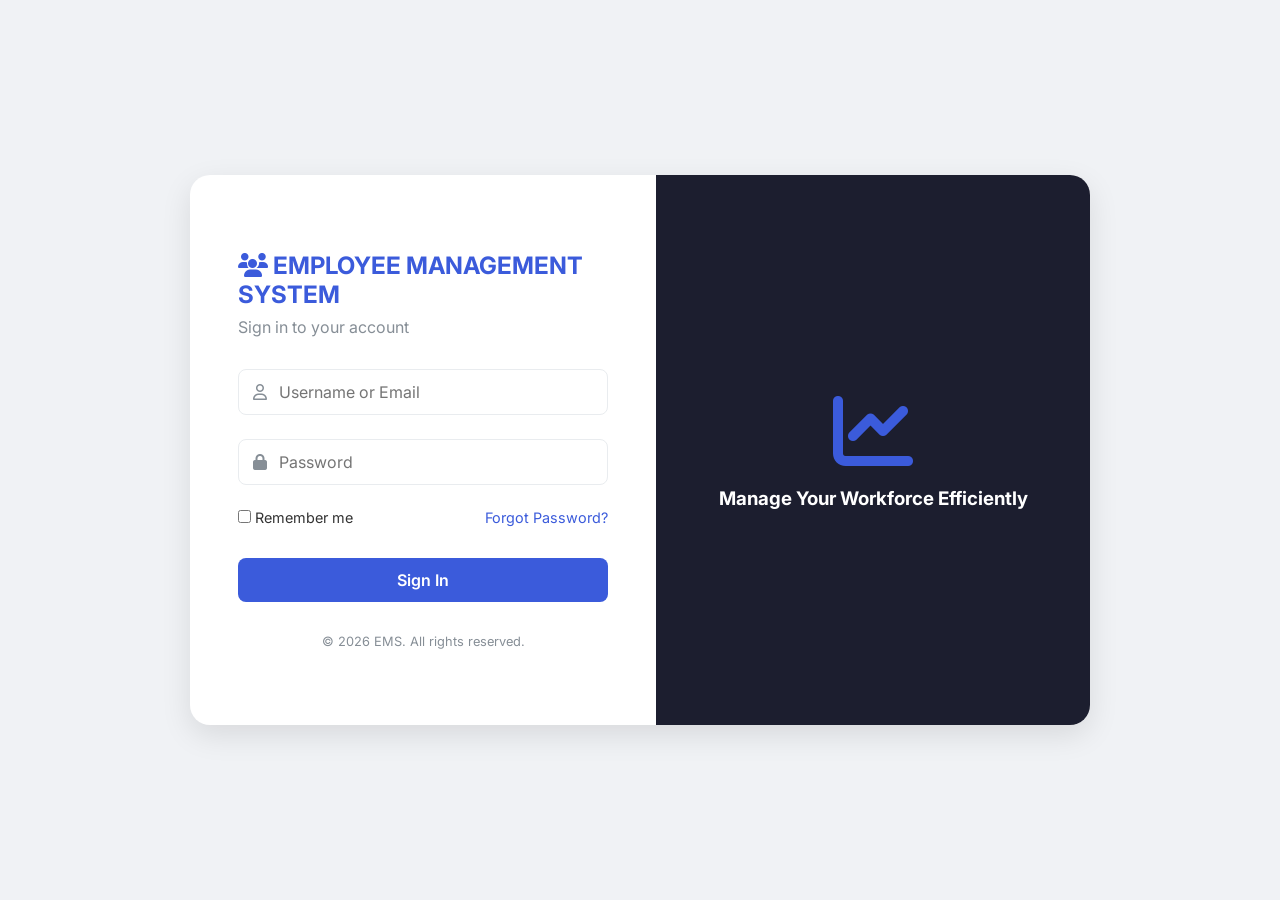
==== frontend/worksphere-frontend/index.html @ 93aee324 "Final Polish and Switched to H2 Database for Cloud Deployment" ====
﻿<!DOCTYPE html>
<html lang="en">
<head>
    <meta charset="UTF-8">
    <meta name="viewport" content="width=device-width, initial-scale=1.0">
    <title>EMS - Dashboard</title>
    <link href="https://fonts.googleapis.com/css2?family=Inter:wght@300;400;500;600;700&display=swap" rel="stylesheet">
    <link rel="stylesheet" href="styles.css">
    <link rel="stylesheet" href="https://cdnjs.cloudflare.com/ajax/libs/font-awesome/6.4.0/css/all.min.css">
</head>
<body>
    <div class="dashboard-layout">
        <!-- Sidebar -->
        <aside class="sidebar">
            <div class="sidebar-brand">
                <i class="fa-solid fa-users"></i> EMS
            </div>
            <nav class="sidebar-nav">
                <a href="index.html" class="nav-item active"><i class="fa-solid fa-border-all"></i> Dashboard</a>
                <a href="employees.html" class="nav-item"><i class="fa-solid fa-user-group"></i> Employees</a>
                <a href="departments.html" class="nav-item"><i class="fa-solid fa-building"></i> Departments</a>
                <a href="attendance.html" class="nav-item"><i class="fa-solid fa-calendar-check"></i> Attendance</a>
                <a href="leaves.html" class="nav-item"><i class="fa-solid fa-calendar-minus"></i> Leaves</a>
                <a href="payroll.html" class="nav-item"><i class="fa-solid fa-money-check-dollar"></i> Payroll</a>
                <a href="reports.html" class="nav-item"><i class="fa-solid fa-chart-bar"></i> Reports</a>
                <a href="documents.html" class="nav-item"><i class="fa-solid fa-folder-open"></i> Documents</a>
                <a href="settings.html" class="nav-item"><i class="fa-solid fa-gear"></i> Settings</a>
            </nav>
        </aside>

        <!-- Main Content -->
        <div class="main-wrapper">
            <!-- Header -->
            <header class="top-header">
                <div class="header-title">
                    <button class="menu-toggle"><i class="fa-solid fa-bars"></i></button>
                    <h2>Dashboard</h2>
                </div>
                <div class="header-actions">
                    <div class="search-bar">
                        <i class="fa-solid fa-search"></i>
                        <input type="text" placeholder="Search here...">
                    </div>
                    <div class="user-profile">
                        <div class="avatar"><i class="fa-solid fa-user"></i></div>
                        <span>Admin</span>
                        <i class="fa-solid fa-chevron-down"></i>
                    </div>
                </div>
            </header>

            <!-- Dashboard Content -->
            <main class="content-area">
                <div class="stats-grid">
                    <div class="stat-card">
                        <div class="stat-info">
                            <h3>Employees</h3>
                            <div class="stat-value" id="totalEmployees">-</div>
                            <span class="stat-subtext">Total Employees</span>
                        </div>
                    </div>
                    <div class="stat-card">
                        <div class="stat-info">
                            <h3>Departments</h3>
                            <div class="stat-value" id="totalDepartments">-</div>
                            <span class="stat-subtext">Total Departments</span>
                        </div>
                    </div>
                    <div class="stat-card">
                        <div class="stat-info">
                            <h3>Attendance</h3>
                            <div class="stat-value">92%</div>
                            <span class="stat-subtext text-success"><i class="fa-solid fa-arrow-trend-up"></i> 5% this month</span>
                        </div>
                    </div>
                    <div class="stat-card">
                        <div class="stat-info">
                            <h3>Pending Leaves</h3>
                            <div class="stat-value" id="pendingLeaves">-</div>
                            <span class="stat-subtext">Requests</span>
                        </div>
                    </div>
                </div>

                <div class="dashboard-charts">
                    <div class="chart-container">
                        <h3>Employee Overview</h3>
                        <div class="chart-placeholder">
                            <i class="fa-solid fa-chart-line text-muted" style="font-size: 3rem;"></i>
                        </div>
                    </div>
                    <div class="activities-container">
                        <div class="activities-header">
                            <h3>Recent Activities</h3>
                            <a href="#">View All</a>
                        </div>
                        <div class="activity-list">
                            <div class="activity-item">
                                <div class="activity-icon"><i class="fa-solid fa-user-plus"></i></div>
                                <div class="activity-details">
                                    <p>New employee <strong>John Doe</strong> added</p>
                                </div>
                                <div class="activity-time">10 mins ago</div>
                            </div>
                            <div class="activity-item">
                                <div class="activity-icon"><i class="fa-solid fa-calendar-minus"></i></div>
                                <div class="activity-details">
                                    <p>Leave request by <strong>Sarah Wilson</strong></p>
                                </div>
                                <div class="activity-time">1 hour ago</div>
                            </div>
                            <div class="activity-item">
                                <div class="activity-icon"><i class="fa-solid fa-money-check-dollar"></i></div>
                                <div class="activity-details">
                                    <p>Payroll for May generated</p>
                                </div>
                                <div class="activity-time">3 hours ago</div>
                            </div>
                        </div>
                    </div>
                </div>
            </main>
        </div>
    </div>
    <script src="script.js"></script>
    <script src="index.js"></script>
</body>
</html>
---- frontend/worksphere-frontend/styles.css ----
/* Global Variables & Resets */
:root {
    --primary-color: #3b5bdb;
    --primary-hover: #364fc7;
    --secondary-color: #f8f9fa;
    --sidebar-bg: #1c1e2f;
    --sidebar-hover: #2d3047;
    --text-main: #333333;
    --text-muted: #868e96;
    --border-color: #e9ecef;
    --success: #2b8a3e;
    --bg-color: #f4f6f9;
}

* {
    margin: 0;
    padding: 0;
    box-sizing: border-box;
    font-family: 'Inter', sans-serif;
}

body {
    background-color: var(--bg-color);
    color: var(--text-main);
}

a { text-decoration: none; }

/* Login Page Styles */
.login-body {
    display: flex;
    justify-content: center;
    align-items: center;
    min-height: 100vh;
    background-color: #f0f2f5;
}

.login-container {
    display: flex;
    width: 900px;
    height: 550px;
    background: #fff;
    border-radius: 20px;
    box-shadow: 0 10px 30px rgba(0,0,0,0.1);
    overflow: hidden;
}

.login-form-section {
    flex: 1;
    padding: 3rem;
    display: flex;
    flex-direction: column;
    justify-content: center;
}

.login-header h2 {
    color: var(--primary-color);
    font-size: 1.5rem;
    margin-bottom: 0.5rem;
}

.login-header p {
    color: var(--text-muted);
    margin-bottom: 2rem;
}

.input-group {
    position: relative;
    margin-bottom: 1.5rem;
}

.input-group i {
    position: absolute;
    left: 15px;
    top: 50%;
    transform: translateY(-50%);
    color: var(--text-muted);
}

.input-group input {
    width: 100%;
    padding: 12px 15px 12px 40px;
    border: 1px solid var(--border-color);
    border-radius: 8px;
    font-size: 1rem;
    outline: none;
    transition: all 0.3s;
}

.input-group input:focus {
    border-color: var(--primary-color);
    box-shadow: 0 0 0 3px rgba(59, 91, 219, 0.1);
}

.login-options {
    display: flex;
    justify-content: space-between;
    font-size: 0.9rem;
    margin-bottom: 2rem;
}

.login-options a {
    color: var(--primary-color);
}

.btn-primary {
    width: 100%;
    padding: 12px;
    background-color: var(--primary-color);
    color: white;
    border: none;
    border-radius: 8px;
    font-size: 1rem;
    font-weight: 600;
    cursor: pointer;
    transition: background 0.3s;
}

.btn-primary:hover {
    background-color: var(--primary-hover);
}

.login-footer {
    margin-top: 2rem;
    font-size: 0.8rem;
    color: var(--text-muted);
    text-align: center;
}

.login-image-section {
    flex: 1;
    background: var(--sidebar-bg);
    display: flex;
    justify-content: center;
    align-items: center;
    color: white;
    padding: 2rem;
}

.illustration-placeholder {
    text-align: center;
}

.illustration-icon {
    font-size: 5rem;
    margin-bottom: 1rem;
    color: var(--primary-color);
}

/* Dashboard Layout Styles */
.dashboard-layout {
    display: flex;
    min-height: 100vh;
}

.sidebar {
    width: 250px;
    background-color: var(--sidebar-bg);
    color: white;
    display: flex;
    flex-direction: column;
}

.sidebar-brand {
    padding: 20px;
    font-size: 1.5rem;
    font-weight: 700;
    border-bottom: 1px solid rgba(255,255,255,0.1);
    display: flex;
    align-items: center;
    gap: 10px;
}

.sidebar-nav {
    padding: 20px 0;
    flex: 1;
}

.nav-item {
    display: flex;
    align-items: center;
    padding: 12px 20px;
    color: #aeb2c6;
    text-decoration: none;
    gap: 15px;
    transition: all 0.3s;
}

.nav-item:hover, .nav-item.active {
    background-color: var(--sidebar-hover);
    color: white;
    border-left: 4px solid var(--primary-color);
}

.main-wrapper {
    flex: 1;
    display: flex;
    flex-direction: column;
    overflow-x: hidden;
}

.top-header {
    background: white;
    padding: 15px 30px;
    display: flex;
    justify-content: space-between;
    align-items: center;
    border-bottom: 1px solid var(--border-color);
}

.header-title {
    display: flex;
    align-items: center;
    gap: 15px;
}

.menu-toggle {
    background: none;
    border: none;
    font-size: 1.2rem;
    cursor: pointer;
    color: var(--text-muted);
}

.header-actions {
    display: flex;
    align-items: center;
    gap: 20px;
}

.search-bar {
    position: relative;
}

.search-bar i {
    position: absolute;
    left: 10px;
    top: 50%;
    transform: translateY(-50%);
    color: var(--text-muted);
}

.search-bar input {
    padding: 8px 15px 8px 35px;
    border: 1px solid var(--border-color);
    border-radius: 20px;
    outline: none;
    background: var(--secondary-color);
}

.user-profile {
    display: flex;
    align-items: center;
    gap: 10px;
    cursor: pointer;
}

.avatar {
    width: 35px;
    height: 35px;
    border-radius: 50%;
    background-color: var(--primary-color);
    color: white;
    display: flex;
    justify-content: center;
    align-items: center;
}

.content-area {
    padding: 30px;
    flex: 1;
}

.stats-grid {
    display: grid;
    grid-template-columns: repeat(4, 1fr);
    gap: 20px;
    margin-bottom: 30px;
}

.stat-card {
    background: white;
    padding: 20px;
    border-radius: 12px;
    box-shadow: 0 2px 10px rgba(0,0,0,0.02);
    border: 1px solid var(--border-color);
}

.stat-info h3 {
    font-size: 0.9rem;
    color: var(--text-muted);
    margin-bottom: 10px;
    font-weight: 500;
}

.stat-value {
    font-size: 2rem;
    font-weight: 700;
    margin-bottom: 5px;
}

.stat-subtext {
    font-size: 0.8rem;
    color: var(--text-muted);
}

.text-success {
    color: var(--success);
}

.dashboard-charts {
    display: grid;
    grid-template-columns: 2fr 1fr;
    gap: 20px;
}

.chart-container, .activities-container {
    background: white;
    padding: 20px;
    border-radius: 12px;
    box-shadow: 0 2px 10px rgba(0,0,0,0.02);
    border: 1px solid var(--border-color);
}

.chart-placeholder {
    height: 250px;
    display: flex;
    justify-content: center;
    align-items: center;
    background: var(--secondary-color);
    border-radius: 8px;
    margin-top: 15px;
}

.activities-header {
    display: flex;
    justify-content: space-between;
    align-items: center;
    margin-bottom: 15px;
}

.activities-header a {
    font-size: 0.8rem;
    color: var(--primary-color);
}

.activity-item {
    display: flex;
    align-items: flex-start;
    gap: 15px;
    padding: 12px 0;
    border-bottom: 1px solid var(--border-color);
}

.activity-item:last-child {
    border-bottom: none;
}

.activity-icon {
    width: 32px;
    height: 32px;
    border-radius: 50%;
    background: rgba(59, 91, 219, 0.1);
    color: var(--primary-color);
    display: flex;
    justify-content: center;
    align-items: center;
    font-size: 0.8rem;
}

.activity-details p {
    font-size: 0.9rem;
    margin: 0;
}

.activity-time {
    margin-left: auto;
    font-size: 0.75rem;
    color: var(--text-muted);
}

/* --- Table Styles --- */
.page-header-actions {
    display: flex;
    justify-content: space-between;
    align-items: center;
    margin-bottom: 20px;
}

.table-container {
    background: white;
    border-radius: 12px;
    box-shadow: 0 2px 10px rgba(0,0,0,0.02);
    border: 1px solid var(--border-color);
    overflow: hidden;
}

.data-table {
    width: 100%;
    border-collapse: collapse;
}

.data-table th {
    background-color: var(--secondary-color);
    padding: 15px 20px;
    text-align: left;
    font-weight: 600;
    font-size: 0.85rem;
    color: var(--text-muted);
    border-bottom: 1px solid var(--border-color);
}

.data-table td {
    padding: 15px 20px;
    border-bottom: 1px solid var(--border-color);
    font-size: 0.9rem;
    vertical-align: middle;
}

.data-table tr:last-child td {
    border-bottom: none;
}

.data-table tr:hover {
    background-color: rgba(59, 91, 219, 0.02);
}

.emp-name-cell {
    display: flex;
    align-items: center;
    gap: 12px;
    font-weight: 500;
}

.emp-avatar {
    width: 35px;
    height: 35px;
    border-radius: 50%;
    background-color: rgba(59, 91, 219, 0.1);
    color: var(--primary-color);
    display: flex;
    justify-content: center;
    align-items: center;
    font-size: 0.8rem;
    font-weight: 700;
}

.action-btn {
    background: none;
    border: none;
    cursor: pointer;
    padding: 6px;
    border-radius: 4px;
    transition: background 0.2s;
    font-size: 1rem;
}

.action-btn.edit-btn {
    color: #1971c2;
}

.action-btn.edit-btn:hover {
    background-color: rgba(25, 113, 194, 0.1);
}

.action-btn.delete-btn {
    color: #e03131;
}

.action-btn.delete-btn:hover {
    background-color: rgba(224, 49, 49, 0.1);
}

/* --- Modal Styles --- */
.modal {
    display: none;
    position: fixed;
    z-index: 1000;
    left: 0;
    top: 0;
    width: 100%;
    height: 100%;
    background-color: rgba(0,0,0,0.5);
    justify-content: center;
    align-items: center;
}

.modal-content {
    background-color: white;
    width: 500px;
    border-radius: 12px;
    box-shadow: 0 10px 30px rgba(0,0,0,0.2);
    overflow: hidden;
    animation: modalSlideIn 0.3s ease;
}

@keyframes modalSlideIn {
    from { transform: translateY(-20px); opacity: 0; }
    to { transform: translateY(0); opacity: 1; }
}

.modal-header {
    display: flex;
    justify-content: space-between;
    align-items: center;
    padding: 20px 25px;
    border-bottom: 1px solid var(--border-color);
}

.modal-header h2 {
    font-size: 1.25rem;
    color: var(--primary-color);
}

.close-btn {
    font-size: 1.5rem;
    cursor: pointer;
    color: var(--text-muted);
}

.close-btn:hover {
    color: var(--text-main);
}

#addEmployeeForm {
    padding: 20px 25px;
}

.form-row {
    display: flex;
    gap: 15px;
    margin-bottom: 15px;
}

.input-group-modal {
    flex: 1;
    display: flex;
    flex-direction: column;
}

.input-group-modal label {
    font-size: 0.85rem;
    margin-bottom: 5px;
    color: var(--text-main);
    font-weight: 500;
}

.input-group-modal input, .input-group-modal select {
    padding: 10px 12px;
    border: 1px solid var(--border-color);
    border-radius: 6px;
    font-size: 0.9rem;
    outline: none;
}

.input-group-modal input:focus, .input-group-modal select:focus {
    border-color: var(--primary-color);
}

.modal-footer {
    display: flex;
    justify-content: flex-end;
    gap: 10px;
    margin-top: 20px;
    padding-top: 20px;
    border-top: 1px solid var(--border-color);
}

.btn-secondary {
    padding: 10px 15px;
    background-color: white;
    color: var(--text-main);
    border: 1px solid var(--border-color);
    border-radius: 6px;
    cursor: pointer;
    font-weight: 500;
}

.btn-secondary:hover {
    background-color: var(--secondary-color);
}

/* --- Toast Notification --- */
.toast {
    visibility: hidden;
    min-width: 250px;
    background-color: var(--success);
    color: white;
    text-align: center;
    border-radius: 6px;
    padding: 15px;
    position: fixed;
    z-index: 1001;
    right: 30px;
    bottom: 30px;
    font-size: 0.95rem;
    box-shadow: 0 5px 15px rgba(0,0,0,0.2);
}

.toast.show {
    visibility: visible;
    animation: fadein 0.5s, fadeout 0.5s 2.5s;
}

@keyframes fadein {
    from {bottom: 0; opacity: 0;}
    to {bottom: 30px; opacity: 1;}
}

@keyframes fadeout {
    from {bottom: 30px; opacity: 1;}
    to {bottom: 0; opacity: 0;}
}

.error-msg {
    background-color: #ffe3e3;
    color: #e03131;
    padding: 10px;
    border-radius: 6px;
    margin-bottom: 15px;
    font-size: 0.85rem;
    border: 1px solid #ffc9c9;
}

/* --- Status Badges --- */
.badge {
    padding: 5px 10px;
    border-radius: 12px;
    font-size: 0.75rem;
    font-weight: 600;
    text-transform: uppercase;
    display: inline-block;
}

.badge-success {
    background-color: rgba(43, 138, 62, 0.1);
    color: #2b8a3e;
    border: 1px solid rgba(43, 138, 62, 0.2);
}

.badge-warning {
    background-color: rgba(240, 140, 0, 0.1);
    color: #f08c00;
    border: 1px solid rgba(240, 140, 0, 0.2);
}

.badge-danger {
    background-color: rgba(224, 49, 49, 0.1);
    color: #e03131;
    border: 1px solid rgba(224, 49, 49, 0.2);
}

.text-success { color: #2b8a3e !important; }
.text-danger { color: #e03131 !important; }
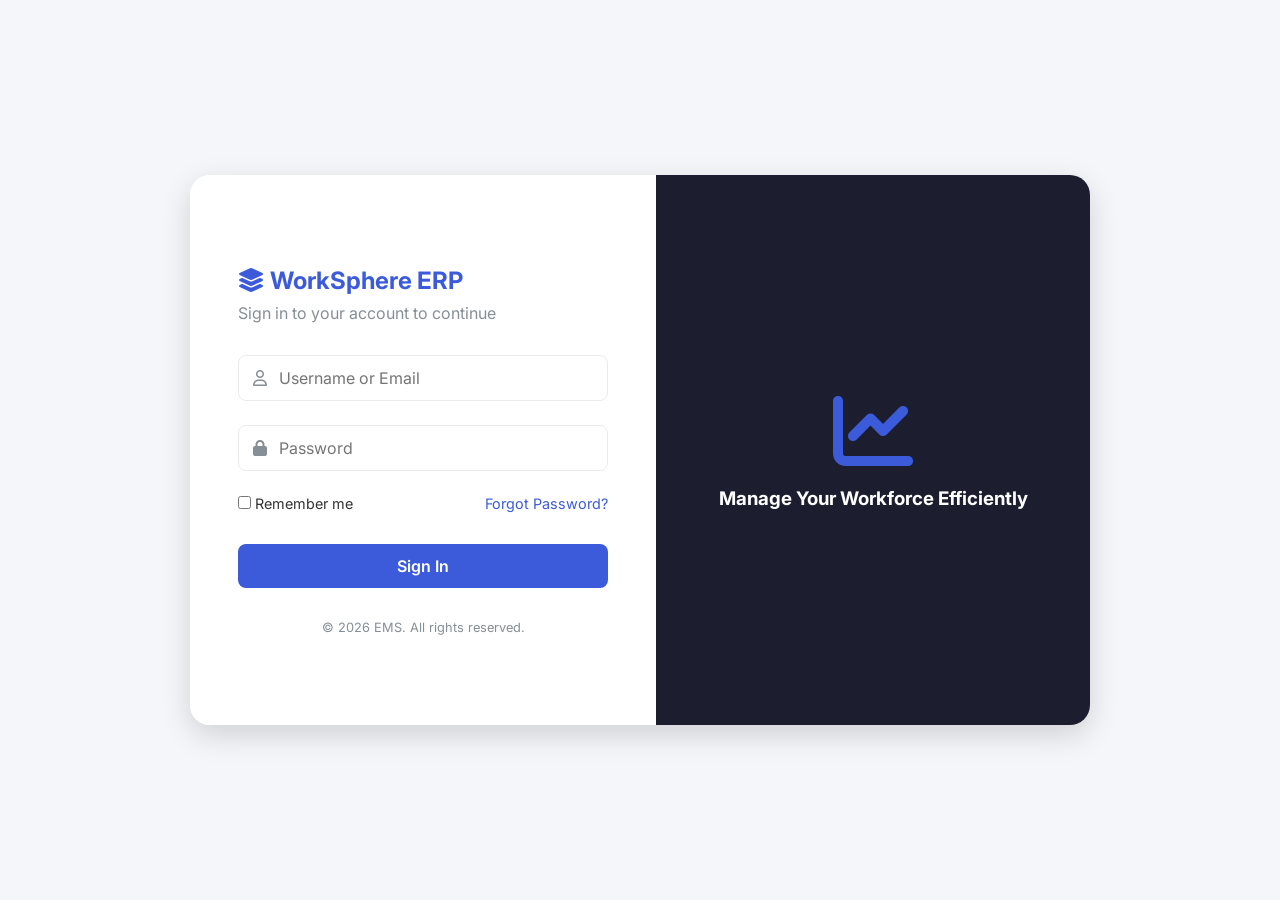
==== commit c06da0b2: "Phase 2: Activity logging, dark mode, user management, RBAC, payroll fixes, DataSeeder cleanup" ====
--- a/frontend/worksphere-frontend/index.html
+++ b/frontend/worksphere-frontend/index.html
@@ -1,36 +1,41 @@
-﻿<!DOCTYPE html>
+<!DOCTYPE html>
 <html lang="en">
 <head>
     <meta charset="UTF-8">
     <meta name="viewport" content="width=device-width, initial-scale=1.0">
-    <title>EMS - Dashboard</title>
+    <title>WorkSphere – Dashboard</title>
     <link href="https://fonts.googleapis.com/css2?family=Inter:wght@300;400;500;600;700&display=swap" rel="stylesheet">
     <link rel="stylesheet" href="styles.css">
     <link rel="stylesheet" href="https://cdnjs.cloudflare.com/ajax/libs/font-awesome/6.4.0/css/all.min.css">
+    <script>
+        // Prevent dark mode flash
+        (function() {
+            const t = localStorage.getItem('ws_theme') || 'light';
+            document.documentElement.setAttribute('data-theme', t);
+        })();
+    </script>
 </head>
 <body>
     <div class="dashboard-layout">
         <!-- Sidebar -->
         <aside class="sidebar">
-            <div class="sidebar-brand">
-                <i class="fa-solid fa-users"></i> EMS
-            </div>
+            <div class="sidebar-brand"><i class="fa-solid fa-layer-group"></i> WorkSphere</div>
             <nav class="sidebar-nav">
-                <a href="index.html" class="nav-item active"><i class="fa-solid fa-border-all"></i> Dashboard</a>
-                <a href="employees.html" class="nav-item"><i class="fa-solid fa-user-group"></i> Employees</a>
+                <a href="index.html"       class="nav-item active"><i class="fa-solid fa-border-all"></i> Dashboard</a>
+                <a href="employees.html"   class="nav-item"><i class="fa-solid fa-user-group"></i> Employees</a>
                 <a href="departments.html" class="nav-item"><i class="fa-solid fa-building"></i> Departments</a>
-                <a href="attendance.html" class="nav-item"><i class="fa-solid fa-calendar-check"></i> Attendance</a>
-                <a href="leaves.html" class="nav-item"><i class="fa-solid fa-calendar-minus"></i> Leaves</a>
-                <a href="payroll.html" class="nav-item"><i class="fa-solid fa-money-check-dollar"></i> Payroll</a>
-                <a href="reports.html" class="nav-item"><i class="fa-solid fa-chart-bar"></i> Reports</a>
-                <a href="documents.html" class="nav-item"><i class="fa-solid fa-folder-open"></i> Documents</a>
-                <a href="settings.html" class="nav-item"><i class="fa-solid fa-gear"></i> Settings</a>
+                <a href="attendance.html"  class="nav-item"><i class="fa-solid fa-calendar-check"></i> Attendance</a>
+                <a href="leaves.html"      class="nav-item"><i class="fa-solid fa-calendar-minus"></i> Leaves</a>
+                <a href="payroll.html"     class="nav-item"><i class="fa-solid fa-money-check-dollar"></i> Payroll</a>
+                <a href="reports.html"     class="nav-item"><i class="fa-solid fa-chart-bar"></i> Reports</a>
+                <a href="documents.html"   class="nav-item"><i class="fa-solid fa-folder-open"></i> Documents</a>
+                <a href="user-management.html" class="nav-item admin-only"><i class="fa-solid fa-users-gear"></i> User Management</a>
+                <a href="settings.html"    class="nav-item"><i class="fa-solid fa-gear"></i> Settings</a>
             </nav>
         </aside>
 
         <!-- Main Content -->
         <div class="main-wrapper">
-            <!-- Header -->
             <header class="top-header">
                 <div class="header-title">
                     <button class="menu-toggle"><i class="fa-solid fa-bars"></i></button>
@@ -39,82 +44,69 @@
                 <div class="header-actions">
                     <div class="search-bar">
                         <i class="fa-solid fa-search"></i>
-                        <input type="text" placeholder="Search here...">
+                        <input type="text" placeholder="Search...">
                     </div>
+                    <button class="theme-toggle-btn" onclick="toggleTheme()">
+                        <i class="fa-solid fa-moon"></i><span>Dark Mode</span>
+                    </button>
                     <div class="user-profile">
                         <div class="avatar"><i class="fa-solid fa-user"></i></div>
                         <span>Admin</span>
-                        <i class="fa-solid fa-chevron-down"></i>
+                        <i class="fa-solid fa-chevron-down" style="font-size:0.75rem;color:var(--text-muted)"></i>
                     </div>
                 </div>
             </header>
 
-            <!-- Dashboard Content -->
             <main class="content-area">
+                <!-- Stats Grid -->
                 <div class="stats-grid">
                     <div class="stat-card">
                         <div class="stat-info">
-                            <h3>Employees</h3>
-                            <div class="stat-value" id="totalEmployees">-</div>
-                            <span class="stat-subtext">Total Employees</span>
+                            <h3><i class="fa-solid fa-users" style="color:var(--primary-color);margin-right:6px"></i>Employees</h3>
+                            <div class="stat-value" id="totalEmployees">–</div>
+                            <span class="stat-subtext">Total registered</span>
                         </div>
                     </div>
                     <div class="stat-card">
                         <div class="stat-info">
-                            <h3>Departments</h3>
-                            <div class="stat-value" id="totalDepartments">-</div>
-                            <span class="stat-subtext">Total Departments</span>
+                            <h3><i class="fa-solid fa-building" style="color:#7950f2;margin-right:6px"></i>Departments</h3>
+                            <div class="stat-value" id="totalDepartments">–</div>
+                            <span class="stat-subtext">Active departments</span>
                         </div>
                     </div>
                     <div class="stat-card">
                         <div class="stat-info">
-                            <h3>Attendance</h3>
-                            <div class="stat-value">92%</div>
-                            <span class="stat-subtext text-success"><i class="fa-solid fa-arrow-trend-up"></i> 5% this month</span>
+                            <h3><i class="fa-solid fa-calendar-check" style="color:var(--success);margin-right:6px"></i>Present Today</h3>
+                            <div class="stat-value" id="presentToday">–</div>
+                            <span class="stat-subtext" id="clockedInSub">clocked in now: –</span>
                         </div>
                     </div>
                     <div class="stat-card">
                         <div class="stat-info">
-                            <h3>Pending Leaves</h3>
-                            <div class="stat-value" id="pendingLeaves">-</div>
-                            <span class="stat-subtext">Requests</span>
+                            <h3><i class="fa-solid fa-calendar-minus" style="color:var(--warning);margin-right:6px"></i>Pending Leaves</h3>
+                            <div class="stat-value" id="pendingLeaves">–</div>
+                            <span class="stat-subtext">Awaiting approval</span>
                         </div>
                     </div>
                 </div>
 
                 <div class="dashboard-charts">
+                    <!-- Employee Overview -->
                     <div class="chart-container">
                         <h3>Employee Overview</h3>
-                        <div class="chart-placeholder">
-                            <i class="fa-solid fa-chart-line text-muted" style="font-size: 3rem;"></i>
+                        <div class="chart-placeholder" id="employeeOverview">
+                            <i class="fa-solid fa-spinner fa-spin" style="font-size:2rem;color:var(--text-muted)"></i>
                         </div>
                     </div>
+
+                    <!-- Recent Activity -->
                     <div class="activities-container">
                         <div class="activities-header">
-                            <h3>Recent Activities</h3>
-                            <a href="#">View All</a>
+                            <h3>Recent Activity</h3>
                         </div>
-                        <div class="activity-list">
-                            <div class="activity-item">
-                                <div class="activity-icon"><i class="fa-solid fa-user-plus"></i></div>
-                                <div class="activity-details">
-                                    <p>New employee <strong>John Doe</strong> added</p>
-                                </div>
-                                <div class="activity-time">10 mins ago</div>
-                            </div>
-                            <div class="activity-item">
-                                <div class="activity-icon"><i class="fa-solid fa-calendar-minus"></i></div>
-                                <div class="activity-details">
-                                    <p>Leave request by <strong>Sarah Wilson</strong></p>
-                                </div>
-                                <div class="activity-time">1 hour ago</div>
-                            </div>
-                            <div class="activity-item">
-                                <div class="activity-icon"><i class="fa-solid fa-money-check-dollar"></i></div>
-                                <div class="activity-details">
-                                    <p>Payroll for May generated</p>
-                                </div>
-                                <div class="activity-time">3 hours ago</div>
+                        <div class="activity-list" id="activityList">
+                            <div style="text-align:center;padding:20px;color:var(--text-muted)">
+                                <i class="fa-solid fa-spinner fa-spin"></i> Loading...
                             </div>
                         </div>
                     </div>
@@ -122,8 +114,8 @@
             </main>
         </div>
     </div>
+
     <script src="script.js"></script>
     <script src="index.js"></script>
 </body>
 </html>
-
--- a/frontend/worksphere-frontend/styles.css
+++ b/frontend/worksphere-frontend/styles.css
@@ -1,17 +1,65 @@
-/* Global Variables & Resets */
+/* =============================================
+   WorkSphere ERP – Global Stylesheet
+   Supports: Light Mode (default) + Dark Mode
+   ============================================= */
+
+/* ---- Theme Variables ---- */
 :root {
+    /* Light Mode (default) */
     --primary-color: #3b5bdb;
     --primary-hover: #364fc7;
     --secondary-color: #f8f9fa;
     --sidebar-bg: #1c1e2f;
     --sidebar-hover: #2d3047;
+    --sidebar-text: #aeb2c6;
     --text-main: #333333;
     --text-muted: #868e96;
     --border-color: #e9ecef;
     --success: #2b8a3e;
+    --danger: #e03131;
+    --warning: #f08c00;
     --bg-color: #f4f6f9;
-}
-
+    --card-bg: #ffffff;
+    --header-bg: #ffffff;
+    --input-bg: #ffffff;
+    --table-header-bg: #f8f9fa;
+    --modal-bg: #ffffff;
+    --modal-overlay: rgba(0, 0, 0, 0.5);
+    --shadow: 0 2px 10px rgba(0,0,0,0.06);
+    --shadow-lg: 0 10px 30px rgba(0,0,0,0.15);
+}
+
+/* Dark Mode */
+[data-theme="dark"] {
+    --primary-color: #4c6ef5;
+    --primary-hover: #5c7cfa;
+    --secondary-color: #2c2e3e;
+    --sidebar-bg: #141520;
+    --sidebar-hover: #1e2032;
+    --sidebar-text: #8c91b0;
+    --text-main: #e8eaf0;
+    --text-muted: #6e7290;
+    --border-color: #2c2e3e;
+    --success: #37b24d;
+    --danger: #f03e3e;
+    --warning: #f59f00;
+    --bg-color: #1a1b2e;
+    --card-bg: #23253a;
+    --header-bg: #1e2035;
+    --input-bg: #2c2e42;
+    --table-header-bg: #1e2035;
+    --modal-bg: #23253a;
+    --modal-overlay: rgba(0, 0, 0, 0.7);
+    --shadow: 0 2px 10px rgba(0,0,0,0.3);
+    --shadow-lg: 0 10px 30px rgba(0,0,0,0.5);
+}
+
+/* ---- Theme Flash Prevention ---- */
+html {
+    background-color: var(--bg-color);
+}
+
+/* ---- Resets ---- */
 * {
     margin: 0;
     padding: 0;
@@ -22,26 +70,27 @@
 body {
     background-color: var(--bg-color);
     color: var(--text-main);
+    transition: background-color 0.25s ease, color 0.25s ease;
 }
 
 a { text-decoration: none; }
 
-/* Login Page Styles */
+/* ---- Login Page ---- */
 .login-body {
     display: flex;
     justify-content: center;
     align-items: center;
     min-height: 100vh;
-    background-color: #f0f2f5;
+    background-color: var(--bg-color);
 }
 
 .login-container {
     display: flex;
     width: 900px;
-    height: 550px;
-    background: #fff;
+    min-height: 550px;
+    background: var(--card-bg);
     border-radius: 20px;
-    box-shadow: 0 10px 30px rgba(0,0,0,0.1);
+    box-shadow: var(--shadow-lg);
     overflow: hidden;
 }
 
@@ -51,6 +100,7 @@
     display: flex;
     flex-direction: column;
     justify-content: center;
+    background: var(--card-bg);
 }
 
 .login-header h2 {
@@ -84,12 +134,14 @@
     border-radius: 8px;
     font-size: 1rem;
     outline: none;
+    background: var(--input-bg);
+    color: var(--text-main);
     transition: all 0.3s;
 }
 
 .input-group input:focus {
     border-color: var(--primary-color);
-    box-shadow: 0 0 0 3px rgba(59, 91, 219, 0.1);
+    box-shadow: 0 0 0 3px rgba(59, 91, 219, 0.15);
 }
 
 .login-options {
@@ -99,9 +151,7 @@
     margin-bottom: 2rem;
 }
 
-.login-options a {
-    color: var(--primary-color);
-}
+.login-options a { color: var(--primary-color); }
 
 .btn-primary {
     width: 100%;
@@ -113,12 +163,11 @@
     font-size: 1rem;
     font-weight: 600;
     cursor: pointer;
-    transition: background 0.3s;
-}
-
-.btn-primary:hover {
-    background-color: var(--primary-hover);
-}
+    transition: background 0.3s, transform 0.1s;
+}
+
+.btn-primary:hover { background-color: var(--primary-hover); }
+.btn-primary:active { transform: scale(0.98); }
 
 .login-footer {
     margin-top: 2rem;
@@ -137,17 +186,10 @@
     padding: 2rem;
 }
 
-.illustration-placeholder {
-    text-align: center;
-}
-
-.illustration-icon {
-    font-size: 5rem;
-    margin-bottom: 1rem;
-    color: var(--primary-color);
-}
-
-/* Dashboard Layout Styles */
+.illustration-placeholder { text-align: center; }
+.illustration-icon { font-size: 5rem; margin-bottom: 1rem; color: var(--primary-color); }
+
+/* ---- Dashboard Layout ---- */
 .dashboard-layout {
     display: flex;
     min-height: 100vh;
@@ -159,20 +201,24 @@
     color: white;
     display: flex;
     flex-direction: column;
+    position: sticky;
+    top: 0;
+    height: 100vh;
+    overflow-y: auto;
 }
 
 .sidebar-brand {
     padding: 20px;
     font-size: 1.5rem;
     font-weight: 700;
-    border-bottom: 1px solid rgba(255,255,255,0.1);
+    border-bottom: 1px solid rgba(255,255,255,0.08);
     display: flex;
     align-items: center;
     gap: 10px;
 }
 
 .sidebar-nav {
-    padding: 20px 0;
+    padding: 15px 0;
     flex: 1;
 }
 
@@ -180,16 +226,18 @@
     display: flex;
     align-items: center;
     padding: 12px 20px;
-    color: #aeb2c6;
+    color: var(--sidebar-text);
     text-decoration: none;
     gap: 15px;
-    transition: all 0.3s;
+    transition: all 0.2s;
+    font-size: 0.9rem;
 }
 
 .nav-item:hover, .nav-item.active {
     background-color: var(--sidebar-hover);
     color: white;
-    border-left: 4px solid var(--primary-color);
+    border-left: 3px solid var(--primary-color);
+    padding-left: 17px;
 }
 
 .main-wrapper {
@@ -197,15 +245,21 @@
     display: flex;
     flex-direction: column;
     overflow-x: hidden;
-}
-
+    min-width: 0;
+}
+
+/* ---- Header ---- */
 .top-header {
-    background: white;
+    background: var(--header-bg);
     padding: 15px 30px;
     display: flex;
     justify-content: space-between;
     align-items: center;
     border-bottom: 1px solid var(--border-color);
+    position: sticky;
+    top: 0;
+    z-index: 100;
+    transition: background 0.25s;
 }
 
 .header-title {
@@ -228,9 +282,28 @@
     gap: 20px;
 }
 
-.search-bar {
-    position: relative;
-}
+/* Theme Toggle Button in header */
+.theme-toggle-btn {
+    background: none;
+    border: 1px solid var(--border-color);
+    border-radius: 20px;
+    padding: 6px 14px;
+    cursor: pointer;
+    color: var(--text-main);
+    font-size: 0.85rem;
+    display: flex;
+    align-items: center;
+    gap: 6px;
+    transition: all 0.2s;
+}
+
+.theme-toggle-btn:hover {
+    background: var(--secondary-color);
+    border-color: var(--primary-color);
+    color: var(--primary-color);
+}
+
+.search-bar { position: relative; }
 
 .search-bar i {
     position: absolute;
@@ -246,6 +319,7 @@
     border-radius: 20px;
     outline: none;
     background: var(--secondary-color);
+    color: var(--text-main);
 }
 
 .user-profile {
@@ -253,6 +327,7 @@
     align-items: center;
     gap: 10px;
     cursor: pointer;
+    position: relative;
 }
 
 .avatar {
@@ -266,11 +341,13 @@
     align-items: center;
 }
 
+/* ---- Content Area ---- */
 .content-area {
     padding: 30px;
     flex: 1;
 }
 
+/* ---- Dashboard Stats ---- */
 .stats-grid {
     display: grid;
     grid-template-columns: repeat(4, 1fr);
@@ -279,11 +356,12 @@
 }
 
 .stat-card {
-    background: white;
+    background: var(--card-bg);
     padding: 20px;
     border-radius: 12px;
-    box-shadow: 0 2px 10px rgba(0,0,0,0.02);
-    border: 1px solid var(--border-color);
+    box-shadow: var(--shadow);
+    border: 1px solid var(--border-color);
+    transition: background 0.25s, border-color 0.25s;
 }
 
 .stat-info h3 {
@@ -304,9 +382,9 @@
     color: var(--text-muted);
 }
 
-.text-success {
-    color: var(--success);
-}
+.text-success { color: var(--success) !important; }
+.text-danger  { color: var(--danger) !important; }
+.text-muted   { color: var(--text-muted); }
 
 .dashboard-charts {
     display: grid;
@@ -315,15 +393,16 @@
 }
 
 .chart-container, .activities-container {
-    background: white;
+    background: var(--card-bg);
     padding: 20px;
     border-radius: 12px;
-    box-shadow: 0 2px 10px rgba(0,0,0,0.02);
-    border: 1px solid var(--border-color);
+    box-shadow: var(--shadow);
+    border: 1px solid var(--border-color);
+    transition: background 0.25s;
 }
 
 .chart-placeholder {
-    height: 250px;
+    min-height: 200px;
     display: flex;
     justify-content: center;
     align-items: center;
@@ -339,47 +418,35 @@
     margin-bottom: 15px;
 }
 
-.activities-header a {
-    font-size: 0.8rem;
-    color: var(--primary-color);
-}
+.activities-header a { font-size: 0.8rem; color: var(--primary-color); }
 
 .activity-item {
     display: flex;
     align-items: flex-start;
-    gap: 15px;
+    gap: 12px;
     padding: 12px 0;
     border-bottom: 1px solid var(--border-color);
 }
 
-.activity-item:last-child {
-    border-bottom: none;
-}
+.activity-item:last-child { border-bottom: none; }
 
 .activity-icon {
     width: 32px;
     height: 32px;
     border-radius: 50%;
-    background: rgba(59, 91, 219, 0.1);
+    background: rgba(75, 110, 245, 0.12);
     color: var(--primary-color);
     display: flex;
     justify-content: center;
     align-items: center;
     font-size: 0.8rem;
-}
-
-.activity-details p {
-    font-size: 0.9rem;
-    margin: 0;
-}
-
-.activity-time {
-    margin-left: auto;
-    font-size: 0.75rem;
-    color: var(--text-muted);
-}
-
-/* --- Table Styles --- */
+    flex-shrink: 0;
+}
+
+.activity-details p { font-size: 0.88rem; margin: 0; color: var(--text-main); }
+.activity-time { margin-left: auto; font-size: 0.75rem; color: var(--text-muted); white-space: nowrap; }
+
+/* ---- Tables ---- */
 .page-header-actions {
     display: flex;
     justify-content: space-between;
@@ -388,11 +455,12 @@
 }
 
 .table-container {
-    background: white;
+    background: var(--card-bg);
     border-radius: 12px;
-    box-shadow: 0 2px 10px rgba(0,0,0,0.02);
+    box-shadow: var(--shadow);
     border: 1px solid var(--border-color);
     overflow: hidden;
+    transition: background 0.25s;
 }
 
 .data-table {
@@ -401,29 +469,26 @@
 }
 
 .data-table th {
-    background-color: var(--secondary-color);
-    padding: 15px 20px;
+    background-color: var(--table-header-bg);
+    padding: 14px 18px;
     text-align: left;
     font-weight: 600;
-    font-size: 0.85rem;
+    font-size: 0.82rem;
     color: var(--text-muted);
     border-bottom: 1px solid var(--border-color);
+    white-space: nowrap;
 }
 
 .data-table td {
-    padding: 15px 20px;
+    padding: 14px 18px;
     border-bottom: 1px solid var(--border-color);
-    font-size: 0.9rem;
+    font-size: 0.88rem;
     vertical-align: middle;
-}
-
-.data-table tr:last-child td {
-    border-bottom: none;
-}
-
-.data-table tr:hover {
-    background-color: rgba(59, 91, 219, 0.02);
-}
+    color: var(--text-main);
+}
+
+.data-table tr:last-child td { border-bottom: none; }
+.data-table tr:hover { background-color: rgba(75, 110, 245, 0.04); }
 
 .emp-name-cell {
     display: flex;
@@ -436,13 +501,14 @@
     width: 35px;
     height: 35px;
     border-radius: 50%;
-    background-color: rgba(59, 91, 219, 0.1);
+    background-color: rgba(59, 91, 219, 0.12);
     color: var(--primary-color);
     display: flex;
     justify-content: center;
     align-items: center;
-    font-size: 0.8rem;
+    font-size: 0.78rem;
     font-weight: 700;
+    flex-shrink: 0;
 }
 
 .action-btn {
@@ -455,76 +521,64 @@
     font-size: 1rem;
 }
 
-.action-btn.edit-btn {
-    color: #1971c2;
-}
-
-.action-btn.edit-btn:hover {
-    background-color: rgba(25, 113, 194, 0.1);
-}
-
-.action-btn.delete-btn {
-    color: #e03131;
-}
-
-.action-btn.delete-btn:hover {
-    background-color: rgba(224, 49, 49, 0.1);
-}
-
-/* --- Modal Styles --- */
+.action-btn.edit-btn   { color: #1971c2; }
+.action-btn.edit-btn:hover   { background-color: rgba(25, 113, 194, 0.1); }
+.action-btn.delete-btn { color: var(--danger); }
+.action-btn.delete-btn:hover { background-color: rgba(224, 49, 49, 0.1); }
+
+/* ---- Modals ---- */
 .modal {
     display: none;
     position: fixed;
     z-index: 1000;
-    left: 0;
-    top: 0;
-    width: 100%;
-    height: 100%;
-    background-color: rgba(0,0,0,0.5);
+    left: 0; top: 0;
+    width: 100%; height: 100%;
+    background-color: var(--modal-overlay);
     justify-content: center;
     align-items: center;
 }
 
 .modal-content {
-    background-color: white;
-    width: 500px;
-    border-radius: 12px;
-    box-shadow: 0 10px 30px rgba(0,0,0,0.2);
+    background-color: var(--modal-bg);
+    width: 520px;
+    max-width: 95vw;
+    border-radius: 14px;
+    box-shadow: var(--shadow-lg);
     overflow: hidden;
-    animation: modalSlideIn 0.3s ease;
+    animation: modalSlideIn 0.25s ease;
+    border: 1px solid var(--border-color);
 }
 
 @keyframes modalSlideIn {
     from { transform: translateY(-20px); opacity: 0; }
-    to { transform: translateY(0); opacity: 1; }
+    to   { transform: translateY(0);     opacity: 1; }
 }
 
 .modal-header {
     display: flex;
     justify-content: space-between;
     align-items: center;
-    padding: 20px 25px;
+    padding: 18px 24px;
     border-bottom: 1px solid var(--border-color);
-}
-
-.modal-header h2 {
-    font-size: 1.25rem;
+    background: var(--modal-bg);
+}
+
+.modal-header h2, .modal-header h3 {
+    font-size: 1.1rem;
     color: var(--primary-color);
-}
-
-.close-btn {
+    font-weight: 600;
+}
+
+.close-btn, .close-modal {
     font-size: 1.5rem;
     cursor: pointer;
     color: var(--text-muted);
-}
-
-.close-btn:hover {
-    color: var(--text-main);
-}
-
-#addEmployeeForm {
-    padding: 20px 25px;
-}
+    line-height: 1;
+}
+
+.close-btn:hover, .close-modal:hover { color: var(--text-main); }
+
+#addEmployeeForm { padding: 20px 24px; }
 
 .form-row {
     display: flex;
@@ -539,22 +593,40 @@
 }
 
 .input-group-modal label {
-    font-size: 0.85rem;
+    font-size: 0.83rem;
     margin-bottom: 5px;
     color: var(--text-main);
     font-weight: 500;
 }
 
-.input-group-modal input, .input-group-modal select {
+.input-group-modal input,
+.input-group-modal select,
+.input-group-modal textarea {
     padding: 10px 12px;
     border: 1px solid var(--border-color);
-    border-radius: 6px;
+    border-radius: 8px;
     font-size: 0.9rem;
     outline: none;
-}
-
-.input-group-modal input:focus, .input-group-modal select:focus {
+    background: var(--input-bg);
+    color: var(--text-main);
+    transition: border-color 0.2s, background 0.25s;
+    width: 100%;
+    box-sizing: border-box;
+}
+
+.input-group-modal input:focus,
+.input-group-modal select,
+.input-group-modal textarea:focus {
     border-color: var(--primary-color);
+    box-shadow: 0 0 0 3px rgba(75, 110, 245, 0.12);
+}
+
+.input-group-modal select {
+    appearance: none;
+    background-image: url("data:image/svg+xml,%3Csvg xmlns='http://www.w3.org/2000/svg' width='12' height='12' viewBox='0 0 12 12'%3E%3Cpath fill='%23868e96' d='M6 8L1 3h10z'/%3E%3C/svg%3E");
+    background-repeat: no-repeat;
+    background-position: right 12px center;
+    padding-right: 32px;
 }
 
 .modal-footer {
@@ -562,93 +634,184 @@
     justify-content: flex-end;
     gap: 10px;
     margin-top: 20px;
-    padding-top: 20px;
+    padding-top: 15px;
     border-top: 1px solid var(--border-color);
 }
 
 .btn-secondary {
-    padding: 10px 15px;
-    background-color: white;
-    color: var(--text-main);
-    border: 1px solid var(--border-color);
-    border-radius: 6px;
+    padding: 10px 18px;
+    background-color: var(--card-bg);
+    color: var(--text-main);
+    border: 1px solid var(--border-color);
+    border-radius: 8px;
     cursor: pointer;
     font-weight: 500;
-}
-
-.btn-secondary:hover {
-    background-color: var(--secondary-color);
-}
-
-/* --- Toast Notification --- */
+    transition: background 0.2s;
+}
+
+.btn-secondary:hover { background-color: var(--secondary-color); }
+
+/* ---- Toast Notifications ---- */
 .toast {
     visibility: hidden;
-    min-width: 250px;
+    min-width: 260px;
     background-color: var(--success);
     color: white;
     text-align: center;
-    border-radius: 6px;
-    padding: 15px;
+    border-radius: 8px;
+    padding: 14px 20px;
     position: fixed;
-    z-index: 1001;
+    z-index: 2000;
     right: 30px;
     bottom: 30px;
-    font-size: 0.95rem;
-    box-shadow: 0 5px 15px rgba(0,0,0,0.2);
+    font-size: 0.9rem;
+    box-shadow: var(--shadow-lg);
 }
 
 .toast.show {
     visibility: visible;
-    animation: fadein 0.5s, fadeout 0.5s 2.5s;
-}
-
-@keyframes fadein {
-    from {bottom: 0; opacity: 0;}
-    to {bottom: 30px; opacity: 1;}
-}
-
-@keyframes fadeout {
-    from {bottom: 30px; opacity: 1;}
-    to {bottom: 0; opacity: 0;}
-}
-
+    animation: fadein 0.4s, fadeout 0.5s 2.5s;
+}
+
+@keyframes fadein  { from { bottom: 0; opacity: 0; } to { bottom: 30px; opacity: 1; } }
+@keyframes fadeout { from { bottom: 30px; opacity: 1; } to { bottom: 0; opacity: 0; } }
+
+/* ---- Error Message ---- */
 .error-msg {
-    background-color: #ffe3e3;
-    color: #e03131;
-    padding: 10px;
-    border-radius: 6px;
+    background-color: rgba(224, 49, 49, 0.08);
+    color: var(--danger);
+    padding: 10px 14px;
+    border-radius: 8px;
     margin-bottom: 15px;
     font-size: 0.85rem;
-    border: 1px solid #ffc9c9;
-}
-
-/* --- Status Badges --- */
+    border: 1px solid rgba(224, 49, 49, 0.2);
+}
+
+/* ---- Status Badges ---- */
 .badge {
-    padding: 5px 10px;
+    padding: 4px 10px;
     border-radius: 12px;
-    font-size: 0.75rem;
+    font-size: 0.72rem;
     font-weight: 600;
     text-transform: uppercase;
     display: inline-block;
+    letter-spacing: 0.3px;
 }
 
 .badge-success {
-    background-color: rgba(43, 138, 62, 0.1);
-    color: #2b8a3e;
-    border: 1px solid rgba(43, 138, 62, 0.2);
+    background-color: rgba(43, 138, 62, 0.12);
+    color: var(--success);
+    border: 1px solid rgba(43, 138, 62, 0.25);
 }
 
 .badge-warning {
-    background-color: rgba(240, 140, 0, 0.1);
-    color: #f08c00;
-    border: 1px solid rgba(240, 140, 0, 0.2);
+    background-color: rgba(240, 140, 0, 0.12);
+    color: var(--warning);
+    border: 1px solid rgba(240, 140, 0, 0.25);
 }
 
 .badge-danger {
-    background-color: rgba(224, 49, 49, 0.1);
-    color: #e03131;
-    border: 1px solid rgba(224, 49, 49, 0.2);
-}
-
-.text-success { color: #2b8a3e !important; }
-.text-danger { color: #e03131 !important; }
+    background-color: rgba(224, 49, 49, 0.12);
+    color: var(--danger);
+    border: 1px solid rgba(224, 49, 49, 0.25);
+}
+
+.badge-primary {
+    background-color: rgba(75, 110, 245, 0.12);
+    color: var(--primary-color);
+    border: 1px solid rgba(75, 110, 245, 0.25);
+}
+
+/* ---- Payroll Specific ---- */
+.payroll-summary-cards {
+    display: grid;
+    grid-template-columns: repeat(3, 1fr);
+    gap: 16px;
+    margin-bottom: 24px;
+}
+
+/* ---- User Management ---- */
+.user-access-card {
+    background: var(--card-bg);
+    border: 1px solid var(--border-color);
+    border-radius: 12px;
+    padding: 20px 24px;
+    margin-bottom: 20px;
+    box-shadow: var(--shadow);
+}
+
+.user-access-card h4 {
+    font-size: 1rem;
+    font-weight: 600;
+    margin-bottom: 4px;
+    color: var(--text-main);
+}
+
+.user-access-card .role-badge {
+    font-size: 0.75rem;
+    padding: 3px 8px;
+    border-radius: 8px;
+}
+
+.module-checkboxes {
+    display: flex;
+    flex-wrap: wrap;
+    gap: 10px;
+    margin-top: 12px;
+}
+
+.module-checkbox-item {
+    display: flex;
+    align-items: center;
+    gap: 6px;
+    font-size: 0.85rem;
+    color: var(--text-main);
+}
+
+.module-checkbox-item input[type="checkbox"] {
+    accent-color: var(--primary-color);
+    width: 15px;
+    height: 15px;
+}
+
+/* ---- Settings Layout ---- */
+.settings-grid {
+    display: grid;
+    grid-template-columns: 1fr 1fr;
+    gap: 24px;
+}
+
+/* ---- Dark Mode in Select elements ---- */
+[data-theme="dark"] select option {
+    background: var(--input-bg);
+    color: var(--text-main);
+}
+
+/* ---- Responsive ---- */
+@media (max-width: 1024px) {
+    .stats-grid { grid-template-columns: repeat(2, 1fr); }
+    .dashboard-charts { grid-template-columns: 1fr; }
+    .settings-grid { grid-template-columns: 1fr; }
+    .payroll-summary-cards { grid-template-columns: 1fr; }
+}
+
+@media (max-width: 768px) {
+    .sidebar {
+        position: fixed;
+        z-index: 500;
+        transform: translateX(-100%);
+        transition: transform 0.3s ease;
+        height: 100vh;
+    }
+    .sidebar.open { transform: translateX(0); }
+    .stats-grid { grid-template-columns: 1fr; }
+    .form-row { flex-direction: column; }
+    .login-container { flex-direction: column; width: 95%; height: auto; }
+    .login-image-section { display: none; }
+    .content-area { padding: 20px 15px; }
+}
+
+/* Prevent scrollbar flash on theme change */
+* { transition: background-color 0.25s ease, border-color 0.25s ease, color 0.2s ease; }
+/* But don't add transition to elements that shouldn't have it */
+.toast, .toast.show, .modal, .badge, .action-btn { transition: none; }
